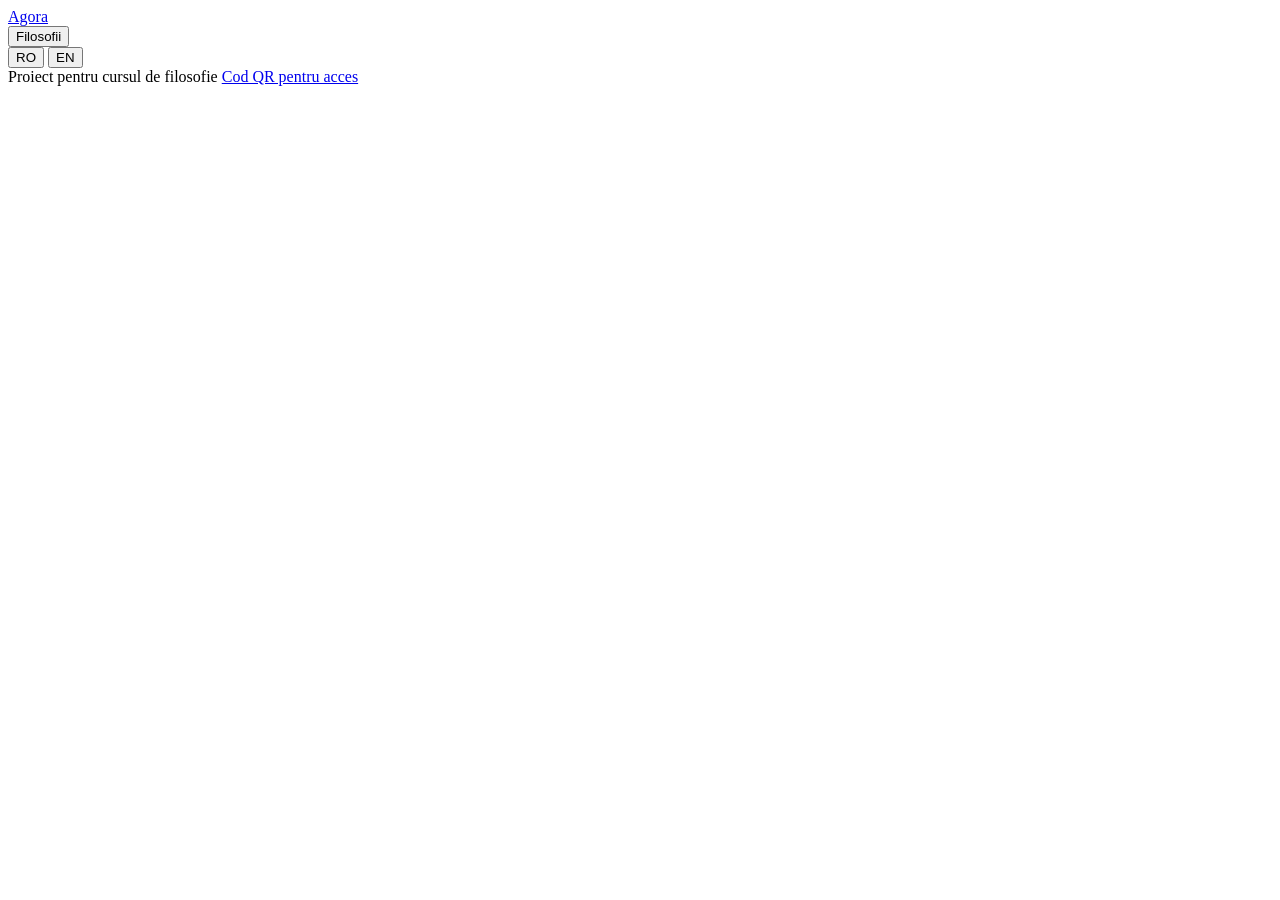
==== index.html @ 47e10391 "Adaug proiectul" ====
<!DOCTYPE html>
<html lang="ro">
<head>
  <meta charset="UTF-8">
  <meta name="viewport" content="width=device-width, initial-scale=1">
  <title>Ce filosof antic ești?</title>
  <meta name="description" content="Un test de personalitate: află cu care filosof al Greciei antice semeni cel mai mult.">
  <link rel="icon" href="assets/favicon.svg" type="image/svg+xml">
  <link rel="preconnect" href="https://fonts.googleapis.com">
  <link rel="preconnect" href="https://fonts.gstatic.com" crossorigin>
  <link href="https://fonts.googleapis.com/css2?family=Cinzel:wght@500;600;700&family=EB+Garamond:ital,wght@0,400;0,500;1,400&display=swap" rel="stylesheet">
  <link rel="stylesheet" href="css/style.css">
</head>
<body>
  <header class="site-header">
    <a class="brand" href="./" data-action="home" data-i18n="brand">Agora</a>
    <div class="header-right">
      <button class="nav-link" data-action="gallery" data-i18n="navGallery">Filosofii</button>
      <div class="lang" role="group" aria-label="Limba / Language">
        <button data-lang="ro" aria-pressed="true">RO</button>
        <button data-lang="en" aria-pressed="false">EN</button>
      </div>
    </div>
  </header>

  <main id="app" class="page" aria-live="polite"></main>

  <footer class="site-footer">
    <span data-i18n="footer">Proiect pentru cursul de filosofie</span>
    <a href="qr.html" data-i18n="footerQr">Cod QR pentru acces</a>
  </footer>

  <div id="toast" class="toast" role="status"></div>

  <script src="js/data.js"></script>
  <script src="js/app.js"></script>
</body>
</html>
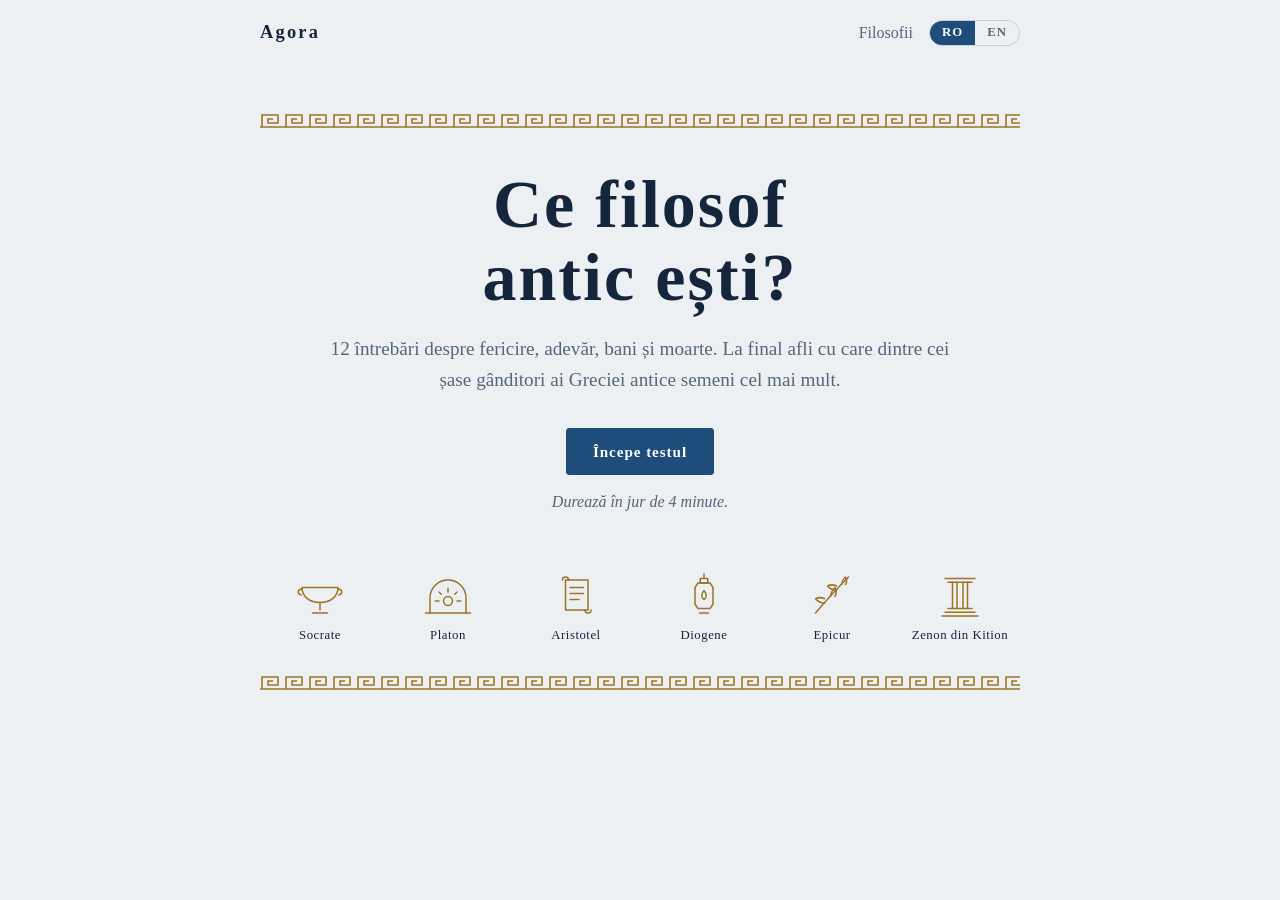
==== commit 61f05512: "Add files via upload" ====
--- a/index.html
+++ b/index.html
@@ -2,18 +2,678 @@
 <html lang="ro">
 <head>
   <meta charset="UTF-8">
-  <meta name="viewport" content="width=device-width, initial-scale=1">
+  <meta name="viewport" content="width=device-width, initial-scale=1, viewport-fit=cover">
   <title>Ce filosof antic ești?</title>
+  <script>document.documentElement.className += " js";</script>
+  <style>.js .nojs-msg { display: none; }</style>
   <meta name="description" content="Un test de personalitate: află cu care filosof al Greciei antice semeni cel mai mult.">
-  <link rel="icon" href="assets/favicon.svg" type="image/svg+xml">
+  <link rel="icon" href="[data-uri]" type="image/svg+xml">
   <link rel="preconnect" href="https://fonts.googleapis.com">
   <link rel="preconnect" href="https://fonts.gstatic.com" crossorigin>
   <link href="https://fonts.googleapis.com/css2?family=Cinzel:wght@500;600;700&family=EB+Garamond:ital,wght@0,400;0,500;1,400&display=swap" rel="stylesheet">
-  <link rel="stylesheet" href="css/style.css">
+  <style>
+/* =========================================================
+   Tema: Grecia antică. Marmură rece, albastru egean, aur.
+   Elementul distinctiv: banda cu meandru grecesc.
+   ========================================================= */
+
+:root {
+  --marble: #EDF0F2;
+  --surface: #FBFBFA;
+  --ink: #15253B;
+  --muted: #55657A;
+  --aegean: #1E4D7B;
+  --aegean-soft: rgba(30, 77, 123, 0.08);
+  --gold: #9C7427;
+  --line: rgba(21, 37, 59, 0.16);
+  --on-aegean: #FBFBFA;
+
+  --display: "Cinzel", "Trajan Pro", "Times New Roman", serif;
+  --text: "EB Garamond", Garamond, "Times New Roman", serif;
+  color-scheme: light;
+}
+
+@media (prefers-color-scheme: dark) {
+  :root:not([data-theme="light"]) {
+    --marble: #0C1624;
+    --surface: #122035;
+    --ink: #E8ECF1;
+    --muted: #9DABBD;
+    --aegean: #86B5E0;
+    --aegean-soft: rgba(134, 181, 224, 0.1);
+    --gold: #D2AD5A;
+    --line: rgba(232, 236, 241, 0.14);
+    --on-aegean: #0C1624;
+    color-scheme: dark;
+  }
+}
+
+:root[data-theme="dark"] {
+  --marble: #0C1624;
+  --surface: #122035;
+  --ink: #E8ECF1;
+  --muted: #9DABBD;
+  --aegean: #86B5E0;
+  --aegean-soft: rgba(134, 181, 224, 0.1);
+  --gold: #D2AD5A;
+  --line: rgba(232, 236, 241, 0.14);
+  --on-aegean: #0C1624;
+  color-scheme: dark;
+}
+
+/* Zonele sigure de pe telefoane (notch, bara de jos) */
+:root {
+  padding-top: env(safe-area-inset-top, 0px);
+  padding-bottom: env(safe-area-inset-bottom, 0px);
+}
+html { scroll-padding-top: env(safe-area-inset-top, 0px); }
+
+*, *::before, *::after { box-sizing: border-box; }
+
+html { -webkit-text-size-adjust: 100%; }
+
+body {
+  margin: 0;
+  min-height: 100vh;
+  display: flex;
+  flex-direction: column;
+  background: var(--marble);
+  color: var(--ink);
+  font-family: var(--text);
+  font-size: 1.1875rem;
+  line-height: 1.6;
+}
+
+img, svg { max-width: 100%; }
+
+:focus-visible {
+  outline: 3px solid var(--gold);
+  outline-offset: 3px;
+}
+
+/* ---------- Meandru grecesc ---------- */
+
+.meander {
+  height: 14px;
+  background: var(--gold);
+  -webkit-mask: url("data:image/svg+xml,%3Csvg xmlns='http://www.w3.org/2000/svg' viewBox='0 0 24 14'%3E%3Cpath d='M0 13H24M2 13V1H18V9H8V5H13' fill='none' stroke='black' stroke-width='1.6'/%3E%3C/svg%3E") repeat-x left center / 24px 14px;
+          mask: url("data:image/svg+xml,%3Csvg xmlns='http://www.w3.org/2000/svg' viewBox='0 0 24 14'%3E%3Cpath d='M0 13H24M2 13V1H18V9H8V5H13' fill='none' stroke='black' stroke-width='1.6'/%3E%3C/svg%3E") repeat-x left center / 24px 14px;
+}
+
+/* ---------- Antet și subsol ---------- */
+
+.site-header {
+  width: 100%;
+  max-width: 800px;
+  margin: 0 auto;
+  padding: 1rem 1.25rem;
+  display: flex;
+  align-items: center;
+  justify-content: space-between;
+  gap: 1rem;
+}
+
+.brand {
+  font-family: var(--display);
+  font-weight: 700;
+  font-size: 1.15rem;
+  letter-spacing: 0.12em;
+  color: var(--ink);
+  text-decoration: none;
+}
+
+.header-right {
+  display: flex;
+  align-items: center;
+  gap: 1rem;
+}
+
+.nav-link {
+  background: none;
+  border: 0;
+  padding: 0.25rem 0;
+  font: inherit;
+  font-size: 1rem;
+  color: var(--muted);
+  cursor: pointer;
+  text-decoration: none;
+}
+.nav-link:hover { color: var(--ink); }
+
+.lang {
+  display: inline-flex;
+  border: 1px solid var(--line);
+  border-radius: 999px;
+  overflow: hidden;
+}
+.lang button {
+  background: none;
+  border: 0;
+  padding: 0.3rem 0.75rem;
+  font-family: var(--display);
+  font-weight: 600;
+  font-size: 0.8rem;
+  letter-spacing: 0.08em;
+  color: var(--muted);
+  cursor: pointer;
+}
+.lang button[aria-pressed="true"] {
+  background: var(--aegean);
+  color: var(--on-aegean);
+}
+
+.page {
+  width: 100%;
+  max-width: 800px;
+  margin: 0 auto;
+  padding: 1rem 1.25rem 4rem;
+}
+
+/* ---------- Butoane ---------- */
+
+.btn {
+  font-family: var(--display);
+  font-weight: 600;
+  font-size: 0.95rem;
+  letter-spacing: 0.06em;
+  padding: 0.85rem 1.6rem;
+  border: 1px solid var(--aegean);
+  border-radius: 3px;
+  background: transparent;
+  color: var(--aegean);
+  cursor: pointer;
+  transition: background-color 0.15s, color 0.15s;
+}
+.btn:hover { background: var(--aegean-soft); }
+
+.btn.primary {
+  background: var(--aegean);
+  color: var(--on-aegean);
+}
+.btn.primary:hover { filter: brightness(1.08); }
+
+.btn.link {
+  border: 0;
+  padding: 0.5rem 0;
+  background: none;
+  font-family: var(--text);
+  font-weight: 400;
+  font-size: 1rem;
+  letter-spacing: 0;
+  color: var(--muted);
+  text-decoration: underline;
+  text-underline-offset: 3px;
+}
+
+.actions {
+  display: flex;
+  flex-wrap: wrap;
+  align-items: center;
+  gap: 0.75rem 1rem;
+  margin: 2.5rem 0 2rem;
+}
+.actions.center { justify-content: center; }
+
+/* ---------- Iconițe ---------- */
+
+.icon {
+  display: inline-block;
+  color: var(--gold);
+  line-height: 0;
+}
+.icon svg {
+  width: 48px;
+  height: 48px;
+  fill: none;
+  stroke: currentColor;
+  stroke-width: 2;
+  stroke-linecap: round;
+  stroke-linejoin: round;
+}
+.icon.small svg { width: 32px; height: 32px; }
+.icon.big svg { width: 84px; height: 84px; stroke-width: 1.6; }
+
+/* ---------- Pagina de start ---------- */
+
+.hero {
+  text-align: center;
+  padding-top: 2rem;
+}
+
+.hero h1 {
+  font-family: var(--display);
+  font-weight: 700;
+  font-size: clamp(2.3rem, 7.5vw, 4.25rem);
+  line-height: 1.08;
+  letter-spacing: 0.03em;
+  margin: 2.5rem auto 1.25rem;
+  max-width: 14ch;
+  text-wrap: balance;
+}
+
+.lead {
+  max-width: 34em;
+  margin: 0 auto 2rem;
+  color: var(--muted);
+  font-size: 1.2rem;
+}
+
+.note {
+  margin: 0.9rem 0 0;
+  font-size: 1rem;
+  font-style: italic;
+  color: var(--muted);
+}
+
+.frieze {
+  list-style: none;
+  padding: 0;
+  margin: 3.5rem 0 2rem;
+  display: grid;
+  grid-template-columns: repeat(6, 1fr);
+  gap: 1rem 0.5rem;
+}
+.frieze li {
+  display: flex;
+  flex-direction: column;
+  align-items: center;
+  gap: 0.5rem;
+}
+.frieze-name {
+  font-family: var(--display);
+  font-size: 0.8rem;
+  letter-spacing: 0.04em;
+  line-height: 1.3;
+  color: var(--ink);
+}
+
+/* ---------- Chestionar ---------- */
+
+.quiz { padding-top: 1.5rem; }
+
+.progress {
+  height: 3px;
+  background: var(--line);
+}
+.progress span {
+  display: block;
+  height: 100%;
+  background: var(--gold);
+  transition: width 0.35s ease;
+}
+
+.counter {
+  margin: 1.25rem 0 0.25rem;
+  font-size: 1rem;
+  color: var(--muted);
+}
+
+.question {
+  font-family: var(--text);
+  font-weight: 500;
+  font-size: clamp(1.65rem, 4.6vw, 2.2rem);
+  line-height: 1.25;
+  margin: 0 0 1.75rem;
+  text-wrap: balance;
+}
+.question:focus { outline: none; }
+
+.answers {
+  display: grid;
+  gap: 0.6rem;
+  margin-bottom: 1.25rem;
+}
+
+.answer {
+  text-align: left;
+  font: inherit;
+  line-height: 1.4;
+  color: var(--ink);
+  background: var(--surface);
+  border: 1px solid var(--line);
+  border-radius: 4px;
+  padding: 0.95rem 1.15rem;
+  cursor: pointer;
+  transition: border-color 0.15s, background-color 0.15s, box-shadow 0.15s;
+}
+.answer:hover { border-color: var(--gold); }
+.answer.selected {
+  border-color: var(--aegean);
+  background: var(--aegean-soft);
+  box-shadow: inset 4px 0 0 var(--aegean);
+}
+.answer.with-icon {
+  display: flex;
+  align-items: center;
+  gap: 1rem;
+}
+
+/* ---------- Rezultat (stela) ---------- */
+
+.stele {
+  margin-top: 1rem;
+  padding: 1.25rem clamp(1.25rem, 5vw, 3.25rem);
+  background: var(--surface);
+  border: 1px solid var(--line);
+}
+
+.stele-head {
+  text-align: center;
+  padding: 2.25rem 0 1rem;
+}
+
+.you-are {
+  margin: 1rem 0 0;
+  font-style: italic;
+  font-size: 1.25rem;
+  color: var(--muted);
+}
+
+.stele h1 {
+  font-family: var(--display);
+  font-weight: 700;
+  font-size: clamp(2.5rem, 9vw, 4.75rem);
+  line-height: 1.05;
+  letter-spacing: 0.06em;
+  margin: 0.1rem 0 0;
+  text-wrap: balance;
+  animation: inscribe 1s ease-out both;
+}
+.stele h1:focus { outline: none; }
+
+@keyframes inscribe {
+  from { opacity: 0; letter-spacing: 0.28em; }
+  to   { opacity: 1; letter-spacing: 0.06em; }
+}
+
+.years {
+  margin: 0.35rem 0 0;
+  font-size: 1rem;
+  color: var(--muted);
+}
+
+.tagline {
+  margin: 0.75rem 0 0;
+  font-family: var(--display);
+  font-weight: 600;
+  letter-spacing: 0.08em;
+  color: var(--gold);
+}
+
+.desc {
+  font-size: 1.3rem;
+  line-height: 1.55;
+  max-width: 36em;
+  margin: 1.5rem auto 0;
+}
+
+.stele blockquote {
+  margin: 2.5rem 0;
+  padding: 1.5rem 0;
+  border-top: 1px solid var(--line);
+  border-bottom: 1px solid var(--line);
+  text-align: center;
+}
+.stele blockquote p {
+  margin: 0;
+  font-style: italic;
+  font-size: clamp(1.4rem, 4vw, 1.75rem);
+  line-height: 1.35;
+  text-wrap: balance;
+}
+.stele blockquote cite {
+  display: block;
+  margin-top: 0.75rem;
+  font-style: normal;
+  font-family: var(--display);
+  font-size: 0.85rem;
+  letter-spacing: 0.1em;
+  color: var(--muted);
+}
+
+.stele h2 {
+  font-family: var(--display);
+  font-weight: 600;
+  font-size: 1.05rem;
+  letter-spacing: 0.08em;
+  color: var(--aegean);
+  margin: 2.25rem 0 0.5rem;
+}
+
+.ideas {
+  margin: 0;
+  padding-left: 1.2rem;
+}
+.ideas li { margin-bottom: 0.4rem; }
+.ideas li::marker { color: var(--gold); }
+
+.scores {
+  list-style: none;
+  margin: 0.75rem 0 0;
+  padding: 0;
+  display: grid;
+  gap: 0.55rem;
+}
+.scores li {
+  display: grid;
+  grid-template-columns: minmax(7.5rem, 11rem) 1fr 3rem;
+  align-items: center;
+  gap: 0.75rem;
+  font-size: 1.05rem;
+}
+.score-pct {
+  text-align: right;
+  color: var(--muted);
+  font-variant-numeric: tabular-nums;
+}
+.bar {
+  height: 8px;
+  background: var(--line);
+  border-radius: 4px;
+  overflow: hidden;
+}
+.bar span {
+  display: block;
+  height: 100%;
+  background: var(--aegean);
+  border-radius: 4px;
+}
+.scores li.winner { font-weight: 500; }
+.scores li.winner .bar span { background: var(--gold); }
+
+.also {
+  margin: 1rem 0 0;
+  font-style: italic;
+  color: var(--muted);
+}
+
+.story p {
+  margin: 0 0 1rem;
+  max-width: 38em;
+}
+.story p:first-child::first-letter {
+  float: left;
+  font-family: var(--display);
+  font-weight: 700;
+  font-size: 3.4em;
+  line-height: 0.85;
+  padding: 0.08em 0.12em 0 0;
+  color: var(--gold);
+}
+
+.facts {
+  list-style: none;
+  margin: 0.75rem 0 0;
+  padding: 0;
+  display: grid;
+  gap: 0.75rem;
+}
+.facts li {
+  padding: 0.85rem 1.1rem;
+  border-left: 3px solid var(--gold);
+  background: var(--aegean-soft);
+}
+
+.traits {
+  list-style: none;
+  padding: 0;
+  margin: 1.1rem 0 0;
+  display: flex;
+  flex-wrap: wrap;
+  justify-content: center;
+  gap: 0.4rem;
+}
+.traits li {
+  padding: 0.2rem 0.75rem;
+  border: 1px solid var(--line);
+  border-radius: 999px;
+  font-size: 0.98rem;
+  color: var(--ink);
+}
+
+.two-col {
+  display: grid;
+  grid-template-columns: 1fr 1fr;
+  gap: 0 2rem;
+}
+.ideas.plus li::marker { content: "+  "; color: var(--gold); font-weight: 600; }
+.ideas.minus li::marker { content: "–  "; color: var(--muted); font-weight: 600; }
+
+.compat {
+  display: grid;
+  grid-template-columns: 1fr 1fr;
+  gap: 0.75rem;
+  margin-top: 0.75rem;
+}
+.compat-card {
+  display: flex;
+  gap: 0.9rem;
+  align-items: flex-start;
+  padding: 1rem 1.1rem;
+  border: 1px solid var(--line);
+}
+.compat-card .icon { flex: none; }
+.compat-card .icon svg { width: 40px; height: 40px; }
+.compat-card p { margin: 0; }
+.compat-label {
+  font-size: 0.95rem;
+  font-style: italic;
+  color: var(--muted);
+}
+.compat-name {
+  font-family: var(--display);
+  font-weight: 700;
+  font-size: 1.1rem;
+  letter-spacing: 0.04em;
+  margin: 0.1rem 0 0.35rem !important;
+}
+.compat-why { font-size: 1.02rem; line-height: 1.5; }
+
+.advice {
+  margin: 2.5rem 0 0;
+  padding: 1.25rem 1.4rem;
+  background: var(--aegean);
+  color: var(--on-aegean);
+}
+.stele .advice h2 {
+  margin: 0 0 0.4rem;
+  color: var(--on-aegean);
+  opacity: 0.85;
+}
+.advice p {
+  margin: 0;
+  font-size: 1.25rem;
+  line-height: 1.45;
+}
+
+/* ---------- Galerie ---------- */
+
+.gallery-page { padding-top: 1.5rem; }
+
+.gallery-page > h1 {
+  font-family: var(--display);
+  font-weight: 700;
+  font-size: clamp(2rem, 6vw, 3rem);
+  letter-spacing: 0.04em;
+  text-align: center;
+  margin: 1rem 0 0.5rem;
+}
+.gallery-page > h1:focus { outline: none; }
+.gallery-page > .lead { text-align: center; }
+
+.gallery {
+  display: grid;
+  grid-template-columns: repeat(auto-fit, minmax(290px, 1fr));
+  gap: 1rem;
+}
+
+.figure {
+  background: var(--surface);
+  border: 1px solid var(--line);
+  border-top: 3px solid var(--gold);
+  padding: 1.5rem 1.4rem 1.25rem;
+}
+.figure h2 {
+  font-family: var(--display);
+  font-weight: 700;
+  font-size: 1.35rem;
+  letter-spacing: 0.04em;
+  margin: 0.75rem 0 0;
+}
+.figure .tagline { margin-top: 0.4rem; font-size: 0.9rem; }
+.figure-quote {
+  font-style: italic;
+  margin: 0.9rem 0;
+  font-size: 1.1rem;
+}
+.figure-bio {
+  margin: 0 0 0.9rem;
+  font-size: 1.02rem;
+  color: var(--muted);
+}
+.figure .ideas { font-size: 1.02rem; }
+
+/* ---------- Notificare ---------- */
+
+.toast {
+  position: fixed;
+  left: 50%;
+  bottom: 1.5rem;
+  transform: translate(-50%, 1rem);
+  padding: 0.6rem 1.1rem;
+  background: var(--ink);
+  color: var(--marble);
+  border-radius: 3px;
+  font-size: 1rem;
+  opacity: 0;
+  pointer-events: none;
+  transition: opacity 0.2s, transform 0.2s;
+}
+.toast.show { opacity: 1; transform: translate(-50%, 0); }
+
+/* ---------- Ecrane mici ---------- */
+
+@media (max-width: 600px) {
+  body { font-size: 1.125rem; }
+  .two-col, .compat { grid-template-columns: 1fr; }
+  .frieze { grid-template-columns: repeat(3, 1fr); }
+  .scores li { grid-template-columns: 6.5rem 1fr 2.75rem; font-size: 1rem; }
+  .actions .btn:not(.link) { flex: 1 1 100%; }
+  .header-right { gap: 0.6rem; }
+}
+
+@media (prefers-reduced-motion: reduce) {
+  *, *::before, *::after {
+    animation: none !important;
+    transition: none !important;
+  }
+}
+
+</style>
 </head>
 <body>
   <header class="site-header">
-    <a class="brand" href="./" data-action="home" data-i18n="brand">Agora</a>
+    <a class="brand" href="#" data-action="home" data-i18n="brand">Agora</a>
     <div class="header-right">
       <button class="nav-link" data-action="gallery" data-i18n="navGallery">Filosofii</button>
       <div class="lang" role="group" aria-label="Limba / Language">
@@ -23,16 +683,1161 @@
     </div>
   </header>
 
-  <main id="app" class="page" aria-live="polite"></main>
-
-  <footer class="site-footer">
-    <span data-i18n="footer">Proiect pentru cursul de filosofie</span>
-    <a href="qr.html" data-i18n="footerQr">Cod QR pentru acces</a>
-  </footer>
+  <main id="app" class="page" aria-live="polite">
+    <section class="hero">
+      <div class="meander" aria-hidden="true"></div>
+      <h1>Ce filosof antic ești?</h1>
+      <p class="lead nojs-msg">Testul nu poate rula în această previzualizare. Copiază linkul și deschide-l în Safari sau Chrome.</p>
+      <p class="note nojs-msg">The quiz can’t run in this preview. Copy the link and open it in Safari or Chrome.</p>
+    </section>
+  </main>
+
 
   <div id="toast" class="toast" role="status"></div>
 
-  <script src="js/data.js"></script>
-  <script src="js/app.js"></script>
+  <script>
+/* =========================================================
+   Datele testului: filosofi, întrebări și textele interfeței.
+   Pentru a modifica o întrebare sau un text, editează aici.
+   Fiecare text are două variante: ro (română) și en (engleză).
+   ========================================================= */
+
+const KEYS = ["socrates", "plato", "aristotle", "diogenes", "epicurus", "zeno"];
+
+const ICONS = {
+  // Cupa (kylix)
+  socrates: '<svg viewBox="0 0 64 64" aria-hidden="true"><path d="M8 22h48c0 12-10 20-24 20S8 34 8 22z"/><path d="M8 24c-6 0-7 7-1 8M56 24c6 0 7 7 1 8"/><path d="M32 42v10M22 56h20"/></svg>',
+  // Peștera și lumina
+  plato: '<svg viewBox="0 0 64 64" aria-hidden="true"><path d="M8 56V36a24 24 0 0 1 48 0v20"/><circle cx="32" cy="40" r="6"/><path d="M32 28v-5M41 31l3-3M23 31l-3-3M44 40h5M15 40h5"/><path d="M2 56h60"/></svg>',
+  // Sulul
+  aristotle: '<svg viewBox="0 0 64 64" aria-hidden="true"><path d="M18 12h30v40H18z"/><path d="M14 12a4 4 0 0 1 8 0M44 52a4 4 0 0 0 8 0"/><path d="M24 22h18M24 30h18M24 38h12"/></svg>',
+  // Felinarul
+  diogenes: '<svg viewBox="0 0 64 64" aria-hidden="true"><path d="M32 4v6M27 10h10v6H27z"/><path d="M24 16h16l4 6v22l-4 6H24l-4-6V22z"/><path d="M32 26c-4 5-4 10 0 12 4-2 4-7 0-12z"/><path d="M26 56h12"/></svg>',
+  // Ramura de măslin
+  epicurus: '<svg viewBox="0 0 64 64" aria-hidden="true"><path d="M10 56C22 42 36 26 54 8"/><path d="M22 43c-8-1-12-6-12-6s6-3 12 0M30 34c1-8 6-12 6-12s3 6 0 12M38 26c-8-1-12-6-12-6s6-3 12 0M45 18c1-7 5-10 5-10s3 5 0 10"/></svg>',
+  // Coloana (stoa)
+  zeno: '<svg viewBox="0 0 64 64" aria-hidden="true"><path d="M12 10h40M16 15h32M16 50h32M12 55h40M8 60h48"/><path d="M22 15v35M28 15v35M36 15v35M42 15v35"/></svg>'
+};
+
+const PROFILES = {
+  socrates: {
+    name: { ro: "Socrate", en: "Socrates" },
+    years: { ro: "c. 470–399 î.Hr.", en: "c. 470–399 BC" },
+    tagline: { ro: "Cel care pune întrebări", en: "The questioner" },
+    description: {
+      ro: "Ești curios și nu te mulțumești cu răspunsuri gata făcute. Preferi să recunoști că nu știi decât să pretinzi că știi, iar cele mai bune idei îți vin în discuții cu alții. Pentru tine, cunoașterea de sine stă la baza unei vieți bune.",
+      en: "You’re curious and never settle for ready-made answers. You’d rather admit you don’t know than pretend you do, and your best ideas come from talking things through with others. For you, knowing yourself is the foundation of a good life."
+    },
+    bio: {
+      ro: [
+        "S-a născut la Atena în jurul anului 470 î.Hr., fiul unui cioplitor în piatră și al unei moașe. Era scund, cu nasul cârn și ochii bulbucați, umbla desculț și iarna, și vara și își petrecea zilele în agora, oprind pe oricine ca să-l întrebe ce este curajul, dreptatea sau binele. Spre deosebire de sofiștii vremii, nu cerea niciodată bani pentru lecții.",
+        "Oracolul din Delfi a declarat că nu există om mai înțelept decât Socrate. Nedumerit, el a început să-i ia la întrebări pe politicieni, poeți și meșteșugari și a descoperit că ei credeau că știu, dar de fapt nu știau. El, cel puțin, știa că nu știe. Întrebările lui i-au adus mulți dușmani: în 399 î.Hr. a fost acuzat că nu respectă zeii cetății și că strică tineretul, iar juriul l-a condamnat la moarte. Prietenii i-au pregătit evadarea, dar a refuzat, spunând că nu poate încălca legile pe care le-a respectat toată viața."
+      ],
+      en: [
+        "He was born in Athens around 470 BC, the son of a stonemason and a midwife. He was short, with a snub nose and bulging eyes, went barefoot in winter and summer, and spent his days in the agora, stopping anyone to ask them what courage, justice or goodness really are. Unlike the sophists of his time, he never charged money for teaching.",
+        "The oracle at Delphi declared that no one was wiser than Socrates. Puzzled, he began questioning politicians, poets and craftsmen, and found that they thought they knew things they didn’t. He, at least, knew that he didn’t know. His questions made him many enemies: in 399 BC he was accused of disrespecting the city’s gods and corrupting the young, and the jury sentenced him to death. His friends arranged an escape, but he refused, saying he couldn’t break the laws he had obeyed all his life."
+      ]
+    },
+    ideas: {
+      ro: [
+        "Maieutica: adevărul se „naște” prin întrebări și dialog.",
+        "„Știu că nu știu nimic”: înțelepciunea începe cu recunoașterea propriei ignoranțe.",
+        "Virtutea este cunoaștere: cine știe ce e binele, face binele."
+      ],
+      en: [
+        "Maieutics: truth is “delivered” through questions and dialogue.",
+        "“I know that I know nothing”: wisdom begins with admitting your own ignorance.",
+        "Virtue is knowledge: whoever truly knows the good will do the good."
+      ]
+    },
+    quote: { ro: "O viață necercetată nu merită trăită.", en: "The unexamined life is not worth living." },
+    facts: {
+      ro: [
+        "Își compara metoda cu meseria mamei lui: așa cum o moașă ajută la nașterea copiilor, el îi ajuta pe ceilalți să „nască” idei. De aici vine cuvântul „maieutică”.",
+        "A luptat ca soldat în războiul peloponesiac și i-a salvat viața tânărului Alcibiade, viitor general, în bătălia de la Potideea.",
+        "N-a scris nimic. Tot ce știm despre el vine de la elevii lui, mai ales de la Platon. Ultimele lui cuvinte, după ce a băut cucuta, ar fi fost: „Criton, îi datorăm un cocoș lui Asclepios.” Asclepios era zeul vindecării, ca și cum moartea ar fi fost leacul."
+      ],
+      en: [
+        "He compared his method to his mother’s job: just as a midwife helps deliver babies, he helped others “give birth” to ideas. That’s where the word “maieutics” comes from.",
+        "He fought as a soldier in the Peloponnesian War and saved the life of young Alcibiades, a future general, at the battle of Potidaea.",
+        "He never wrote anything. Everything we know about him comes from his students, mainly Plato. His last words after drinking the hemlock are said to have been: “Crito, we owe a rooster to Asclepius.” Asclepius was the god of healing, as if death were the cure."
+      ]
+    }
+  },
+
+  plato: {
+    name: { ro: "Platon", en: "Plato" },
+    years: { ro: "c. 428–348 î.Hr.", en: "c. 428–348 BC" },
+    tagline: { ro: "Idealistul", en: "The idealist" },
+    description: {
+      ro: "Crezi că dincolo de lumea pe care o vezi există ceva mai perfect și mai adevărat. Te atrag frumusețea, dreptatea și ideile mari, și visezi la o lume organizată după ele. Uneori pari cu capul în nori, dar tocmai de acolo vezi mai departe.",
+      en: "You believe that beyond the world you see lies something more perfect and more true. Beauty, justice and big ideas draw you in, and you dream of a world built around them. You may seem to have your head in the clouds, but that’s exactly why you see further."
+    },
+    bio: {
+      ro: [
+        "S-a născut în jurul anului 428 î.Hr. într-una dintre cele mai bogate familii aristocratice din Atena. Se spune că numele lui adevărat era Aristocles, iar „Platon” (de la grecescul platys, „lat”) ar fi fost o poreclă de la antrenorul de lupte, din cauza umerilor largi. În tinerețe scria tragedii și visa la o carieră politică.",
+        "Totul s-a schimbat când l-a cunoscut pe Socrate. După ce profesorul lui a fost executat, Platon s-a dezamăgit de politica Atenei și a plecat ani de zile în călătorie. În Sicilia a încercat să-l transforme pe tiranul Dionisie din Siracuza într-un rege-filosof, dar relația s-a stricat atât de rău încât, potrivit tradiției, a ajuns vândut ca sclav și a fost răscumpărat de un prieten. Întors la Atena, a fondat Academia, unde a predat aproape 40 de ani."
+      ],
+      en: [
+        "He was born around 428 BC into one of the richest aristocratic families in Athens. Legend says his real name was Aristocles, and that “Plato” (from the Greek platys, “broad”) was a nickname from his wrestling coach because of his wide shoulders. As a young man he wrote tragedies and dreamed of a career in politics.",
+        "Everything changed when he met Socrates. After his teacher was executed, Plato lost faith in Athenian politics and spent years travelling. In Sicily he tried to turn Dionysius, the tyrant of Syracuse, into a philosopher-king, but things went so badly that, according to tradition, he was sold as a slave and ransomed by a friend. Back in Athens he founded the Academy, where he taught for almost 40 years."
+      ]
+    },
+    ideas: {
+      ro: [
+        "Lumea Ideilor: lucrurile din jur sunt doar copii imperfecte ale unor forme eterne.",
+        "Mitul peșterii: majoritatea oamenilor confundă umbrele cu realitatea.",
+        "Statul ideal ar trebui condus de filosofi."
+      ],
+      en: [
+        "The world of Forms: the things around us are imperfect copies of eternal Forms.",
+        "The allegory of the cave: most people mistake shadows for reality.",
+        "The ideal state should be ruled by philosophers."
+      ]
+    },
+    quote: { ro: "Începutul este partea cea mai importantă a lucrării.", en: "The beginning is the most important part of the work." },
+    facts: {
+      ro: [
+        "Academia se afla într-o grădină închinată eroului Akademos. De la numele lui vin cuvintele „academie” și „academic”, pe care le folosim și azi.",
+        "Legenda Atlantidei, insula care s-a scufundat într-o singură zi și o noapte, apare pentru prima dată în două dialoguri ale lui Platon, Timaios și Critias.",
+        "E unul dintre puținii autori antici a căror operă s-a păstrat aproape în întregime. Filosoful Alfred North Whitehead spunea că toată filosofia europeană e doar un șir de note de subsol la Platon."
+      ],
+      en: [
+        "The Academy stood in a grove dedicated to the hero Akademos. His name gave us the words “academy” and “academic”, still used today.",
+        "The legend of Atlantis, the island that sank in a single day and night, first appears in two of Plato’s dialogues, Timaeus and Critias.",
+        "He is one of the few ancient authors whose work survives almost entirely. The philosopher Alfred North Whitehead said all of European philosophy is just a series of footnotes to Plato."
+      ]
+    }
+  },
+
+  aristotle: {
+    name: { ro: "Aristotel", en: "Aristotle" },
+    years: { ro: "384–322 î.Hr.", en: "384–322 BC" },
+    tagline: { ro: "Omul echilibrului", en: "The balanced mind" },
+    description: {
+      ro: "Ești practic, organizat și analitic. Vrei să înțelegi lucrurile observându-le, comparându-le și punându-le în ordine. În viață cauți calea de mijloc: nici prea mult, nici prea puțin.",
+      en: "You’re practical, organised and analytical. You want to understand things by observing them, comparing them and putting them in order. In life you look for the middle way: neither too much nor too little."
+    },
+    bio: {
+      ro: [
+        "S-a născut în 384 î.Hr. la Stagira, în nordul Greciei, de aceea i se mai spune „Stagiritul”. Tatăl lui era medicul regelui Macedoniei, așa că a crescut aproape de curtea regală și de lumea medicinei. La 17 ani a plecat la Atena și a intrat la Academia lui Platon, unde a rămas aproape 20 de ani. Se spune că Platon îl numea „mintea școlii”.",
+        "După moartea lui Platon a trăit o vreme pe insula Lesbos, unde a studiat animalele marine din lagune, apoi regele Filip al II-lea l-a chemat să-l educe pe fiul său de 13 ani, viitorul Alexandru cel Mare. În 335 î.Hr. și-a deschis propria școală la Atena, Liceul, și a scris despre aproape tot: logică, fizică, biologie, etică, politică și poezie. Când Alexandru a murit, atenienii s-au întors împotriva macedonenilor, iar Aristotel a fost acuzat de impietate. A plecat din oraș ca atenienii „să nu păcătuiască de două ori împotriva filosofiei”, cu gândul la Socrate."
+      ],
+      en: [
+        "He was born in 384 BC in Stagira, in northern Greece, which is why he’s also called “the Stagirite”. His father was physician to the king of Macedon, so he grew up close to the royal court and the world of medicine. At 17 he went to Athens and joined Plato’s Academy, where he stayed for almost 20 years. Plato reportedly called him “the mind of the school”.",
+        "After Plato died he lived for a while on the island of Lesbos, studying marine animals in its lagoons. Then King Philip II invited him to tutor his 13-year-old son, the future Alexander the Great. In 335 BC he opened his own school in Athens, the Lyceum, and wrote about almost everything: logic, physics, biology, ethics, politics and poetry. When Alexander died, the Athenians turned against the Macedonians and Aristotle was charged with impiety. He left the city so that Athens would not “sin twice against philosophy”, thinking of Socrates."
+      ]
+    },
+    ideas: {
+      ro: [
+        "Virtutea este media dintre două extreme: curajul stă între lașitate și nesăbuință.",
+        "Logica: a pus bazele raționamentului corect, prin silogism.",
+        "Scopul vieții este eudaimonia, o viață împlinită, trăită după rațiune."
+      ],
+      en: [
+        "Virtue is the mean between two extremes: courage lies between cowardice and recklessness.",
+        "Logic: he laid the foundations of correct reasoning with the syllogism.",
+        "The goal of life is eudaimonia, a flourishing life guided by reason."
+      ]
+    },
+    quote: { ro: "Omul este prin natura sa o ființă socială.", en: "Man is by nature a social animal." },
+    facts: {
+      ro: [
+        "Preda plimbându-se pe aleile acoperite ale Liceului, de aceea elevii lui au fost numiți „peripatetici”, adică „cei care se plimbă”.",
+        "Nu a avut mereu dreptate: credea că obiectele grele cad mai repede decât cele ușoare și că femeile au mai puțini dinți decât bărbații. Prima idee a fost contrazisă abia de Galileo, aproape 2000 de ani mai târziu.",
+        "În Evul Mediu autoritatea lui era atât de mare încât învățații îl numeau simplu „Filosoful”, fără să mai fie nevoie de nume."
+      ],
+      en: [
+        "He taught while walking along the Lyceum’s covered paths, so his students became known as “peripatetics”, meaning “those who walk around”.",
+        "He wasn’t always right: he believed heavy objects fall faster than light ones and that women have fewer teeth than men. The first idea wasn’t overturned until Galileo, almost 2,000 years later.",
+        "In the Middle Ages his authority was so great that scholars simply called him “the Philosopher”, with no name needed."
+      ]
+    }
+  },
+
+  diogenes: {
+    name: { ro: "Diogene", en: "Diogenes" },
+    years: { ro: "c. 412–323 î.Hr.", en: "c. 412–323 BC" },
+    tagline: { ro: "Rebelul", en: "The rebel" },
+    description: {
+      ro: "Nu-ți pasă de convenții, de bani sau de ce cred alții. Spui lucrurilor pe nume, chiar dacă deranjează, și știi că ai nevoie de foarte puțin ca să fii liber. Pentru tine, cele mai multe reguli sociale sunt doar teatru.",
+      en: "You don’t care about conventions, money or what other people think. You call things by their name, even when it bothers people, and you know you need very little to be free. To you, most social rules are just theatre."
+    },
+    bio: {
+      ro: [
+        "S-a născut în jurul anului 412 î.Hr. la Sinope, un oraș grecesc pe țărmul Mării Negre, în actuala Turcie. Tatăl lui era bancher, iar unul dintre ei, poate chiar Diogene, a fost prins falsificând monedele orașului. Exilat, Diogene a transformat rușinea în misiune: spunea că rostul lui e să „falsifice moneda”, adică să arate că valorile acceptate de toți sunt false.",
+        "La Atena a dormit într-un vas mare de lut lângă piață, a purtat o singură mantie și a trăit din ce primea de la alții. Ziua în amiaza mare umbla cu un felinar aprins, spunând că „caută un om”. Atenienii îl porecleau „câinele” (în greacă kyon), iar el a primit porecla cu mândrie. De la ea vine cuvântul „cinic”. Mai târziu a fost capturat de pirați și vândut ca sclav în Corint. Întrebat ce știe să facă, a răspuns: „Să conduc oameni. Vinde-mă cuiva care are nevoie de un stăpân.” Cel care l-a cumpărat l-a făcut profesorul copiilor săi."
+      ],
+      en: [
+        "He was born around 412 BC in Sinope, a Greek city on the Black Sea coast, in today’s Turkey. His father was a banker, and one of them, perhaps Diogenes himself, was caught defacing the city’s coins. Exiled, Diogenes turned the disgrace into a mission: he said his purpose was to “deface the currency”, meaning to show that the values everyone accepts are fake.",
+        "In Athens he slept in a large clay jar near the market, wore a single cloak and lived on what others gave him. In broad daylight he walked around with a lit lantern, saying he was “looking for a human being”. The Athenians nicknamed him “the dog” (kyon in Greek), and he wore the name proudly. That’s where the word “cynic” comes from. Later he was captured by pirates and sold as a slave in Corinth. Asked what he could do, he replied: “Govern men. Sell me to someone who needs a master.” The man who bought him made him tutor to his children."
+      ]
+    },
+    ideas: {
+      ro: [
+        "Cinismul: o viață simplă, în acord cu natura, fără lux.",
+        "Normele sociale, averea și statutul nu au valoare în sine.",
+        "Libertatea vine din a avea nevoie de cât mai puțin."
+      ],
+      en: [
+        "Cynicism: a simple life in agreement with nature, free of luxury.",
+        "Social norms, wealth and status have no value in themselves.",
+        "Freedom comes from needing as little as possible."
+      ]
+    },
+    quote: { ro: "Sunt cetățean al lumii.", en: "I am a citizen of the world." },
+    facts: {
+      ro: [
+        "Avea o singură cupă. Când a văzut un copil bând apă din palme, a aruncat-o și a spus: „Un copil m-a întrecut în simplitate.”",
+        "Când Platon a definit omul drept „un animal biped fără pene”, Diogene a jumulit un cocoș, l-a adus la Academie și a strigat: „Iată omul lui Platon!” Platon a adăugat apoi la definiție „cu unghii late”.",
+        "Când Alexandru cel Mare l-a vizitat și l-a întrebat ce își dorește, Diogene, care stătea la soare, i-a răspuns: „Dă-te puțin la o parte, că-mi iei soarele.” Alexandru ar fi spus apoi: „Dacă n-aș fi Alexandru, aș vrea să fiu Diogene.”"
+      ],
+      en: [
+        "He owned a single cup. When he saw a child drinking water from cupped hands, he threw it away and said: “A child has beaten me in simplicity.”",
+        "When Plato defined man as “a featherless biped”, Diogenes plucked a rooster, brought it to the Academy and shouted: “Here is Plato’s man!” Plato then added “with broad nails” to the definition.",
+        "When Alexander the Great visited him and asked what he wanted, Diogenes, who was lying in the sun, replied: “Stand a little out of my sunlight.” Alexander is said to have remarked: “If I weren’t Alexander, I would want to be Diogenes.”"
+      ]
+    }
+  },
+
+  epicurus: {
+    name: { ro: "Epicur", en: "Epicurus" },
+    years: { ro: "341–270 î.Hr.", en: "341–270 BC" },
+    tagline: { ro: "Căutătorul liniștii", en: "The seeker of calm" },
+    description: {
+      ro: "Pentru tine fericirea înseamnă prieteni buni, plăceri simple și o minte fără griji. Nu alergi după faimă sau bani și eviți agitația inutilă. Știi să te bucuri de o cină lungă, o conversație bună și o după-amiază liniștită.",
+      en: "For you, happiness means good friends, simple pleasures and a mind free of worry. You don’t chase fame or money, and you avoid needless stress. You know how to enjoy a long dinner, a good conversation and a quiet afternoon."
+    },
+    bio: {
+      ro: [
+        "S-a născut în 341 î.Hr. pe insula Samos, într-o familie modestă de coloniști atenieni; tatăl lui era învățător. Se spune că a început să se intereseze de filosofie la 14 ani, când profesorul lui n-a putut să-i explice de unde a apărut haosul din care, după poeți, s-a născut lumea.",
+        "În 306 î.Hr. a cumpărat la Atena o casă cu grădină și și-a deschis acolo școala. Potrivit lui Seneca, pe poartă scria că vizitatorii vor fi bine primiți și că aici binele suprem este plăcerea. Dar nu era vorba de petreceri: discipolii trăiau simplu, cu pâine, apă și legume, și puneau prietenia mai presus de orice. A scris aproape 300 de cărți, din care s-au păstrat doar câteva scrisori și maxime. A murit după două săptămâni de dureri cumplite, dar în ultima scrisoare a numit acea zi „fericită”, pentru că se gândea la discuțiile cu prietenii."
+      ],
+      en: [
+        "He was born in 341 BC on the island of Samos, into a modest family of Athenian settlers; his father was a schoolteacher. He reportedly got hooked on philosophy at 14, when his teacher couldn’t explain where the chaos came from that, according to the poets, the world was born out of.",
+        "In 306 BC he bought a house with a garden in Athens and opened his school there. According to Seneca, the gate promised visitors a warm welcome and declared that here the highest good was pleasure. But this wasn’t about partying: his followers lived on bread, water and vegetables and valued friendship above all. He wrote almost 300 books, of which only a few letters and sayings survive. He died after two weeks of terrible pain, yet in his last letter he called that day “happy”, because he was thinking of his conversations with friends."
+      ]
+    },
+    ideas: {
+      ro: [
+        "Plăcerea înseamnă absența durerii și a neliniștii (ataraxia), nu excesul.",
+        "Prietenia este unul dintre cele mai mari bunuri ale vieții.",
+        "Frica de moarte și de zei ne strică viața fără motiv."
+      ],
+      en: [
+        "Pleasure means the absence of pain and anxiety (ataraxia), not excess.",
+        "Friendship is one of the greatest goods in life.",
+        "Fear of death and of the gods spoils our lives for no reason."
+      ]
+    },
+    quote: { ro: "Moartea nu este nimic pentru noi.", en: "Death is nothing to us." },
+    facts: {
+      ro: [
+        "Într-o scrisoare îi cerea unui prieten: „Trimite-mi un vas mic cu brânză, ca să mă pot ospăta când vreau.” Pentru el, atât însemna un ospăț.",
+        "Și-a rezumat filosofia ca pe un „leac în patru părți”: nu te teme de zei, nu te îngrijora de moarte, binele e ușor de obținut, iar răul e ușor de îndurat.",
+        "O bibliotecă plină cu texte ale epicurienilor a fost îngropată de erupția Vezuviului în anul 79, la Herculaneum. Sulurile carbonizate sunt citite azi cu ajutorul razelor X și al inteligenței artificiale."
+      ],
+      en: [
+        "In one letter he asked a friend: “Send me a little pot of cheese, so that I can feast whenever I like.” To him, that was a feast.",
+        "He summed up his philosophy as a “fourfold cure”: don’t fear the gods, don’t worry about death, what is good is easy to get, and what is bad is easy to endure.",
+        "A library full of Epicurean texts was buried by the eruption of Vesuvius in AD 79, at Herculaneum. Today the charred scrolls are being read with X-rays and artificial intelligence."
+      ]
+    }
+  },
+
+  zeno: {
+    name: { ro: "Zenon din Kition", en: "Zeno of Citium" },
+    years: { ro: "c. 334–262 î.Hr.", en: "c. 334–262 BC" },
+    tagline: { ro: "Stoicul", en: "The stoic" },
+    description: {
+      ro: "Rămâi calm când alții intră în panică. Îți controlezi emoțiile, accepți ce nu poți schimba și te concentrezi pe ce depinde de tine. Ai simțul datoriei, iar oamenii se bazează pe tine când e greu.",
+      en: "You stay calm when others panic. You keep your emotions in check, accept what you can’t change and focus on what’s up to you. You have a strong sense of duty, and people rely on you when things get hard."
+    },
+    bio: {
+      ro: [
+        "S-a născut în jurul anului 334 î.Hr. în orașul Kition din Cipru și era negustor de purpură, vopseaua scumpă folosită pentru hainele regilor. Pe la 30 de ani, corabia lui a naufragiat lângă Atena și și-a pierdut toată marfa. Ajuns în oraș, a intrat într-o librărie și a început să citească o carte despre Socrate. Impresionat, l-a întrebat pe librar unde poate găsi oameni ca acela. Librarul i l-a arătat pe filosoful Crates, care tocmai trecea pe stradă: „Urmează-l pe el.”",
+        "Zenon chiar l-a urmat și a studiat ani de zile cu mai mulți filosofi, apoi a început să predea sub Stoa Poikile, un portic public din piața Atenei, decorat cu picturi ale bătăliei de la Maraton. Fiind un loc public, oricine putea să-l asculte, bogat sau sărac. Trăia foarte simplu, cu pâine și smochine, și era admirat pentru autocontrolul lui. La moartea lui, atenienii l-au onorat cu o coroană de aur și un mormânt ridicat pe cheltuiala orașului."
+      ],
+      en: [
+        "He was born around 334 BC in the city of Citium, on Cyprus, and traded in purple dye, the expensive colour used for royal robes. At about 30, his ship was wrecked near Athens and he lost all his cargo. In the city he walked into a bookshop and started reading a book about Socrates. Impressed, he asked the bookseller where he could find men like that. The bookseller pointed to the philosopher Crates, who happened to be walking past: “Follow him.”",
+        "Zeno did follow him, studied with several philosophers for years, and then began teaching under the Stoa Poikile, a public colonnade in the Athenian market decorated with paintings of the battle of Marathon. Because it was a public place, anyone could listen, rich or poor. He lived very simply on bread and figs and was admired for his self-control. When he died, the Athenians honoured him with a golden crown and a tomb built at the city’s expense."
+      ]
+    },
+    ideas: {
+      ro: [
+        "Stoicismul: a trăi în acord cu natura și cu rațiunea.",
+        "Unele lucruri depind de noi, altele nu, iar liniștea vine din a face diferența.",
+        "Virtutea este singurul bine adevărat; restul sunt lucruri „indiferente”."
+      ],
+      en: [
+        "Stoicism: living in agreement with nature and reason.",
+        "Some things are up to us and some are not, and peace comes from knowing the difference.",
+        "Virtue is the only true good; everything else is “indifferent”."
+      ]
+    },
+    quote: { ro: "Scopul vieții este să trăiești în acord cu natura.", en: "The goal of life is to live in agreement with nature." },
+    facts: {
+      ro: [
+        "Despre naufragiul lui spunea: „Am avut o călătorie norocoasă atunci când am naufragiat”, pentru că așa a ajuns la filosofie.",
+        "Stoicismul a avut adepți de la sclavi la împărați: Epictet a fost sclav, Seneca a fost consilierul lui Nero, iar Marcus Aurelius a fost împăratul Romei.",
+        "Ideea stoică după care nu întâmplările ne supără, ci felul în care le judecăm, a inspirat terapia cognitiv-comportamentală, una dintre cele mai folosite forme de psihoterapie de azi."
+      ],
+      en: [
+        "About his shipwreck he said: “I made a prosperous voyage when I was shipwrecked”, because that is how he found philosophy.",
+        "Stoicism had followers from slaves to emperors: Epictetus was a slave, Seneca advised Nero, and Marcus Aurelius was emperor of Rome.",
+        "The Stoic idea that we are upset not by events but by how we judge them inspired cognitive behavioural therapy, one of the most widely used forms of psychotherapy today."
+      ]
+    }
+  }
+};
+
+/* Trăsăturile de personalitate afișate în rezultat:
+   traits = cuvinte-cheie, strengths = puncte forte, watchOut = la ce să fii atent,
+   relations = cum ești cu ceilalți, match / clash = cu cine te-ai înțelege / contrazice,
+   advice = sfatul filosofului */
+const PERSONALITY = {
+  socrates: {
+    traits: { ro: ["Curios", "Sincer", "Ironic", "Vorbăreț", "Încăpățânat"], en: ["Curious", "Honest", "Ironic", "Talkative", "Stubborn"] },
+    strengths: {
+      ro: [
+        "Pui întrebările pe care alții se tem să le pună și ajungi la miezul problemei.",
+        "Asculți cu adevărat și îi faci pe ceilalți să gândească singuri.",
+        "Ești onest, chiar și atunci când adevărul te costă."
+      ],
+      en: [
+        "You ask the questions others are afraid to ask and get to the heart of the problem.",
+        "You really listen and help others think for themselves.",
+        "You’re honest, even when the truth costs you."
+      ]
+    },
+    watchOut: {
+      ro: [
+        "Poți obosi oamenii cu prea multe „de ce?”.",
+        "Uneori pari că știi mai bine, chiar când spui că nu știi nimic.",
+        "Analizezi atât de mult încât amâni deciziile."
+      ],
+      en: [
+        "You can wear people out with too many “why?”s.",
+        "Sometimes you seem to know better, even while claiming you know nothing.",
+        "You analyse so much that you put off decisions."
+      ]
+    },
+    relations: {
+      ro: "Ești prietenul cu care discuțiile durează până dimineața. Nu-ți plac conversațiile de suprafață și preferi câțiva oameni cu care poți vorbi deschis despre orice. Uneori îi provoci pe cei dragi cu întrebări incomode, dar o faci pentru că îți pasă de ei.",
+      en: "You’re the friend whose conversations last until dawn. You dislike small talk and prefer a few people you can talk to openly about anything. Sometimes you challenge the people you love with awkward questions, but you do it because you care."
+    },
+    match: {
+      with: "plato",
+      ro: "El visează mare, iar tu îl ții cu picioarele pe pământ prin întrebări. Împreună ați format una dintre cele mai faimoase perechi profesor–elev din istorie.",
+      en: "He dreams big and your questions keep him grounded. Together you formed one of the most famous teacher–student pairs in history."
+    },
+    clash: {
+      with: "epicurus",
+      ro: "El se retrage într-o grădină liniștită, departe de agitația cetății, iar tu vrei să discuți cu toată lumea în piață.",
+      en: "He retreats to a quiet garden far from city life, while you want to talk to everyone in the marketplace."
+    },
+    advice: {
+      ro: "Pune-ți în fiecare zi o întrebare grea și nu fugi de răspuns. Dar nu uita că și ceilalți au nevoie de pauze între întrebări.",
+      en: "Ask yourself one hard question every day and don’t run from the answer. But remember that others need breaks between questions too."
+    }
+  },
+
+  plato: {
+    traits: { ro: ["Visător", "Idealist", "Creativ", "Perfecționist", "Exigent"], en: ["Dreamy", "Idealistic", "Creative", "Perfectionist", "Demanding"] },
+    strengths: {
+      ro: [
+        "Vezi potențialul acolo unde alții văd doar probleme.",
+        "Ai simț estetic și apreciezi frumosul în artă, în idei și în oameni.",
+        "Gândești pe termen lung și construiești planuri mari."
+      ],
+      en: [
+        "You see potential where others see only problems.",
+        "You have an eye for beauty in art, ideas and people.",
+        "You think long-term and build big plans."
+      ]
+    },
+    watchOut: {
+      ro: [
+        "Realitatea te poate dezamăgi, pentru că nu arată ca idealul din mintea ta.",
+        "Poți părea distant sau prea teoretic.",
+        "Perfecționismul te poate opri să începi."
+      ],
+      en: [
+        "Reality can disappoint you because it never matches the ideal in your head.",
+        "You can come across as distant or too theoretical.",
+        "Perfectionism can stop you from getting started."
+      ]
+    },
+    relations: {
+      ro: "Cauți relații profunde, cu un sens mai mare decât simpla distracție, și te poți îndrăgosti de ideea despre un om la fel de mult ca de omul însuși. Nu întâmplător expresia „iubire platonică” îi poartă numele: o iubire care urcă de la frumusețea trupului la frumusețea sufletului.",
+      en: "You look for deep relationships with a meaning beyond fun, and you can fall for the idea of a person as much as for the person. It’s no accident that “platonic love” bears his name: a love that rises from the beauty of the body to the beauty of the soul."
+    },
+    match: {
+      with: "aristotle",
+      ro: "Îți aduce observația și ordinea de care au nevoie ideile tale ca să devină realitate.",
+      en: "He brings the observation and order your ideas need to become real."
+    },
+    clash: {
+      with: "diogenes",
+      ro: "Îți strică orice definiție frumoasă cu un cocoș jumulit și râde de lumea Ideilor.",
+      en: "He ruins every elegant definition with a plucked rooster and laughs at the world of Forms."
+    },
+    advice: {
+      ro: "Fă primul pas, chiar dacă nu e perfect. Ideile mari se construiesc din lucruri mici.",
+      en: "Take the first step, even if it isn’t perfect. Big ideas are built from small things."
+    }
+  },
+
+  aristotle: {
+    traits: { ro: ["Logic", "Organizat", "Echilibrat", "Practic", "Curios"], en: ["Logical", "Organised", "Balanced", "Practical", "Curious"] },
+    strengths: {
+      ro: [
+        "Știi să pui lucrurile în ordine și să găsești soluții practice.",
+        "Eviți extremele și iei decizii cumpătate.",
+        "Înveți din observație și experiență, nu doar din teorie."
+      ],
+      en: [
+        "You know how to put things in order and find practical solutions.",
+        "You avoid extremes and make measured decisions.",
+        "You learn from observation and experience, not just theory."
+      ]
+    },
+    watchOut: {
+      ro: [
+        "Poți fi prea rațional acolo unde e nevoie de empatie.",
+        "Îți place să ai dreptate și să pui totul în categorii.",
+        "Uneori analizezi atât de mult încât pierzi spontaneitatea."
+      ],
+      en: [
+        "You can be too rational where empathy is needed.",
+        "You like being right and putting everything into categories.",
+        "Sometimes you analyse so much that you lose spontaneity."
+      ]
+    },
+    relations: {
+      ro: "Aristotel deosebea trei feluri de prietenie: de folos, de plăcere și de virtute. Pe tine te atrage a treia: îți plac oamenii care te fac mai bun, nu doar cei utili sau amuzanți. Ești loial, de încredere și cel la care vin ceilalți după un sfat echilibrat.",
+      en: "Aristotle described three kinds of friendship: of usefulness, of pleasure and of virtue. You’re drawn to the third: you like people who make you better, not just useful or fun ones. You’re loyal, trustworthy and the one others come to for balanced advice."
+    },
+    match: {
+      with: "zeno",
+      ro: "Amândoi puneți rațiunea pe primul loc și prețuiți disciplina.",
+      en: "You both put reason first and value discipline."
+    },
+    clash: {
+      with: "plato",
+      ro: "El caută adevărul în lumea Ideilor, tu în lumea reală. Se spune că Aristotel ar fi zis: „Mi-e drag Platon, dar adevărul mi-e și mai drag.”",
+      en: "He looks for truth in the world of Forms, you look for it in the real world. Aristotle is said to have put it this way: “Plato is dear to me, but truth is dearer.”"
+    },
+    advice: {
+      ro: "Caută măsura potrivită în toate, inclusiv în cât de mult analizezi. Uneori cea mai bună decizie e să acționezi.",
+      en: "Look for the right measure in everything, including how much you analyse. Sometimes the best decision is to act."
+    }
+  },
+
+  diogenes: {
+    traits: { ro: ["Liber", "Direct", "Nonconformist", "Ironic", "Curajos"], en: ["Free", "Blunt", "Nonconformist", "Ironic", "Brave"] },
+    strengths: {
+      ro: [
+        "Ai curajul să spui ce alții gândesc doar în secret.",
+        "Nu depinzi de bani, de lucruri sau de aprobarea celorlalți.",
+        "Simți imediat când ceva e fals sau ipocrit."
+      ],
+      en: [
+        "You have the courage to say what others only think in secret.",
+        "You don’t depend on money, possessions or other people’s approval.",
+        "You instantly sense when something is fake or hypocritical."
+      ]
+    },
+    watchOut: {
+      ro: [
+        "Sinceritatea ta poate răni fără să vrei.",
+        "Poți respinge reguli care chiar au un rost.",
+        "Uneori provoci doar de dragul provocării."
+      ],
+      en: [
+        "Your honesty can hurt people without you meaning to.",
+        "You may reject rules that actually have a purpose.",
+        "Sometimes you provoke just for the sake of it."
+      ]
+    },
+    relations: {
+      ro: "Nu suporți relațiile de fațadă. Ai puțini prieteni, dar cu ei ești complet autentic. Oamenii fie te iubesc pentru sinceritate, fie nu te suportă, iar ție îți e totuna. Când cineva îți câștigă respectul, ești un prieten pe care nimic nu-l poate cumpăra.",
+      en: "You can’t stand fake relationships. You have few friends, but with them you’re completely genuine. People either love you for your honesty or can’t stand you, and you don’t mind either way. Once someone earns your respect, you’re a friend nothing can buy."
+    },
+    match: {
+      with: "zeno",
+      ro: "Stoicismul s-a născut din cinism: Crates, profesorul lui Zenon, fusese elevul lui Diogene. Amândoi disprețuiți luxul și trăiți simplu.",
+      en: "Stoicism grew out of Cynicism: Crates, Zeno’s teacher, had been a student of Diogenes. You both scorn luxury and live simply."
+    },
+    clash: {
+      with: "plato",
+      ro: "Tu vezi în teoriile lui doar vorbe frumoase, iar el te-a numit „un Socrate înnebunit”.",
+      en: "To you his theories are just pretty words, and he called you “a Socrates gone mad”."
+    },
+    advice: {
+      ro: "Păstrează-ți libertatea, dar alege-ți luptele. Nu orice regulă e o închisoare.",
+      en: "Keep your freedom, but choose your battles. Not every rule is a prison."
+    }
+  },
+
+  epicurus: {
+    traits: { ro: ["Calm", "Prietenos", "Primitor", "Cumpătat", "Relaxat"], en: ["Calm", "Friendly", "Welcoming", "Moderate", "Easygoing"] },
+    strengths: {
+      ro: [
+        "Știi să te bucuri de lucrurile mici și să-i faci pe alții să se simtă bine.",
+        "Ești un prieten cald, loial și primitor.",
+        "Nu te lași stresat de lucruri care nu merită."
+      ],
+      en: [
+        "You know how to enjoy small things and make others feel at ease.",
+        "You’re a warm, loyal and welcoming friend.",
+        "You don’t let things that don’t matter stress you out."
+      ]
+    },
+    watchOut: {
+      ro: [
+        "Poți evita conflictele chiar și când ar trebui să lupți pentru ceva.",
+        "Confortul te poate face să ocolești provocările.",
+        "Uneori te retragi prea mult din lume."
+      ],
+      en: [
+        "You may avoid conflict even when something is worth fighting for.",
+        "Comfort can make you dodge challenges.",
+        "Sometimes you withdraw from the world too much."
+      ]
+    },
+    relations: {
+      ro: "Prietenii sunt centrul vieții tale. Casa ta e mereu deschisă, iar cele mai frumoase amintiri le ai la o masă lungă, cu oameni dragi. Epicur spunea că, dintre toate lucrurile pe care înțelepciunea ni le dă pentru o viață fericită, cel mai mare este prietenia.",
+      en: "Friends are the centre of your life. Your door is always open, and your best memories are of long meals with people you love. Epicurus said that of all the things wisdom provides for a happy life, the greatest by far is friendship."
+    },
+    match: {
+      with: "diogenes",
+      ro: "Amândoi trăiți simplu și știți că fericirea nu stă în lux. Doar că tu preferi o grădină liniștită, iar el piața plină de lume.",
+      en: "You both live simply and know happiness isn’t found in luxury. You just prefer a quiet garden, while he prefers the crowded market."
+    },
+    clash: {
+      with: "zeno",
+      ro: "Epicurienii și stoicii au fost marii rivali ai Antichității. El vede virtutea ca singurul bine, tu vezi binele în liniște și plăcere.",
+      en: "Epicureans and Stoics were the great rivals of antiquity. He sees virtue as the only good; you find the good in calm and pleasure."
+    },
+    advice: {
+      ro: "Bucură-te de liniște, dar nu fugi de orice efort. Chiar și Epicur spunea că unele dureri merită alese, pentru că aduc o bucurie mai mare.",
+      en: "Enjoy your peace, but don’t run from every effort. Even Epicurus said some pains are worth choosing because they lead to greater joy."
+    }
+  },
+
+  zeno: {
+    traits: { ro: ["Calm", "Disciplinat", "Responsabil", "Rezistent", "Loial"], en: ["Calm", "Disciplined", "Responsible", "Resilient", "Loyal"] },
+    strengths: {
+      ro: [
+        "Rămâi lucid în crize și îi liniștești pe ceilalți.",
+        "Ai disciplină și te ții de cuvânt.",
+        "Treci peste eșecuri mai repede decât majoritatea oamenilor."
+      ],
+      en: [
+        "You stay clear-headed in a crisis and calm others down.",
+        "You’re disciplined and keep your word.",
+        "You bounce back from failure faster than most people."
+      ]
+    },
+    watchOut: {
+      ro: [
+        "Poți părea rece sau distant, chiar și când îți pasă.",
+        "Îți ascunzi emoțiile în loc să vorbești despre ele.",
+        "Poți fi prea dur cu tine însuți."
+      ],
+      en: [
+        "You can seem cold or distant, even when you care.",
+        "You hide your feelings instead of talking about them.",
+        "You can be too hard on yourself."
+      ]
+    },
+    relations: {
+      ro: "Ești stâlpul pe care se sprijină ceilalți. Nu faci promisiuni mari, dar le ții pe toate, și arăți dragostea mai mult prin fapte decât prin vorbe. Stoicii credeau că toți oamenii fac parte din aceeași mare familie, de aceea ești corect cu oricine, nu doar cu apropiații.",
+      en: "You’re the pillar others lean on. You don’t make big promises, but you keep every one, and you show love through actions more than words. The Stoics believed all people belong to one great family, which is why you’re fair to everyone, not just those close to you."
+    },
+    match: {
+      with: "socrates",
+      ro: "O carte despre el l-a făcut pe Zenon filosof. Amândoi admirați curajul de a rămâne calm chiar și în fața morții.",
+      en: "A book about him turned Zeno into a philosopher. You both admire the courage to stay calm even in the face of death."
+    },
+    clash: {
+      with: "epicurus",
+      ro: "Epicurienii și stoicii au fost marii rivali ai Antichității. Pentru tine plăcerea nu e un scop, ci cel mult un efect secundar al unei vieți corecte.",
+      en: "Epicureans and Stoics were the great rivals of antiquity. To you pleasure isn’t a goal, at most a side effect of living rightly."
+    },
+    advice: {
+      ro: "Concentrează-te pe ce depinde de tine și lasă restul. Dar nu uita că și emoțiile tale merită ascultate.",
+      en: "Focus on what’s up to you and let the rest go. But don’t forget that your own feelings deserve to be heard too."
+    }
+  }
+};
+
+
+const QUESTIONS = [
+  {
+    q: { ro: "Ai o problemă grea în viață. Ce faci?", en: "You’re facing a hard problem in life. What do you do?" },
+    a: {
+      socrates: { ro: "Îmi pun întrebări până ajung la rădăcina ei.", en: "I ask myself questions until I reach its root." },
+      plato: { ro: "Mă gândesc cum ar arăta situația ideală și pornesc de acolo.", en: "I picture the ideal outcome and work back from there." },
+      aristotle: { ro: "Analizez logic opțiunile și aleg calea de mijloc.", en: "I weigh the options logically and pick the middle way." },
+      diogenes: { ro: "Nu mă stresez. Majoritatea problemelor sunt inventate de societate.", en: "I don’t stress. Most problems are made up by society." },
+      epicurus: { ro: "Caut liniștea și mă sfătuiesc cu prietenii apropiați.", en: "I look for calm and talk it over with close friends." },
+      zeno: { ro: "Accept ce nu pot schimba și acționez asupra a ce pot.", en: "I accept what I can’t change and act on what I can." }
+    }
+  },
+  {
+    q: { ro: "Ce înseamnă fericirea pentru tine?", en: "What does happiness mean to you?" },
+    a: {
+      socrates: { ro: "Să mă cunosc cu adevărat pe mine însumi.", en: "Truly knowing myself." },
+      plato: { ro: "Să ating ceva perfect, frumos și adevărat.", en: "Reaching something perfect, beautiful and true." },
+      aristotle: { ro: "Să-mi ating potențialul și să trăiesc împlinit.", en: "Reaching my potential and living a fulfilled life." },
+      diogenes: { ro: "Să fiu liber de orice constrângere.", en: "Being free of every constraint." },
+      epicurus: { ro: "Să nu am griji, dureri sau frici.", en: "Having no worries, pain or fear." },
+      zeno: { ro: "Să trăiesc corect, orice s-ar întâmpla.", en: "Living rightly, whatever happens." }
+    }
+  },
+  {
+    q: { ro: "Câștigi un milion de lei. Ce faci cu banii?", en: "You win a million. What do you do with the money?" },
+    a: {
+      socrates: { ro: "Mă întreb mai întâi dacă banii mă fac un om mai bun.", en: "First I ask whether money makes me a better person." },
+      plato: { ro: "Îi investesc într-un proiect care schimbă societatea.", en: "I invest it in a project that changes society." },
+      aristotle: { ro: "Îi împart cu chibzuință: economii, educație și puțină plăcere.", en: "I split it wisely: savings, education and a bit of fun." },
+      diogenes: { ro: "Îi dau altora. N-am nevoie de ei.", en: "I give it away. I don’t need it." },
+      epicurus: { ro: "Îmi iau o casă liniștită, cu grădină, unde să-mi chem prietenii.", en: "I buy a quiet house with a garden for my friends." },
+      zeno: { ro: "Viața mea rămâne aceeași. Banii nu mă definesc.", en: "My life stays the same. Money doesn’t define me." }
+    }
+  },
+  {
+    q: { ro: "Cum privești moartea?", en: "How do you see death?" },
+    a: {
+      socrates: { ro: "Nu știm ce e. Poate fi chiar ceva bun.", en: "We don’t know what it is. It might even be good." },
+      plato: { ro: "Sufletul e nemuritor și se întoarce acolo de unde a venit.", en: "The soul is immortal and returns to where it came from." },
+      aristotle: { ro: "E sfârșitul firesc al unui ciclu natural.", en: "It’s the natural end of a natural cycle." },
+      diogenes: { ro: "Nu mă preocupă deloc.", en: "It doesn’t concern me at all." },
+      epicurus: { ro: "Cât timp exist eu, ea nu există, deci n-are rost să mă tem.", en: "While I exist, it doesn’t, so there’s no point fearing it." },
+      zeno: { ro: "Face parte din ordinea naturii, iar eu o accept.", en: "It’s part of the order of nature, and I accept it." }
+    }
+  },
+  {
+    q: { ro: "Ce rol ai într-un grup de prieteni?", en: "What role do you play in a group of friends?" },
+    a: {
+      socrates: { ro: "Cel care întreabă mereu „de ce?”.", en: "The one who always asks “why?”." },
+      plato: { ro: "Visătorul cu planuri mari.", en: "The dreamer with big plans." },
+      aristotle: { ro: "Organizatorul care le pune pe toate în ordine.", en: "The organiser who puts everything in order." },
+      diogenes: { ro: "Cel care spune lucrurilor pe nume.", en: "The one who says it like it is." },
+      epicurus: { ro: "Cel care face atmosfera relaxată.", en: "The one who keeps the mood relaxed." },
+      zeno: { ro: "Cel pe care se bazează toți când e greu.", en: "The one everyone relies on when things get hard." }
+    }
+  },
+  {
+    q: { ro: "Ți se cere să respecți o regulă care ți se pare absurdă.", en: "You’re told to follow a rule that seems absurd to you." },
+    a: {
+      socrates: { ro: "Întreb de ce există și discut până ne lămurim.", en: "I ask why it exists and discuss it until it’s clear." },
+      plato: { ro: "Mă gândesc cum ar arăta o regulă cu adevărat dreaptă.", en: "I think about what a truly just rule would look like." },
+      aristotle: { ro: "O respect dacă e utilă comunității, altfel propun o schimbare.", en: "I follow it if it helps the community, otherwise I propose a change." },
+      diogenes: { ro: "O ignor fără nicio remușcare.", en: "I ignore it without any regret." },
+      epicurus: { ro: "O ocolesc discret. Nu merită un conflict.", en: "I quietly work around it. It’s not worth a fight." },
+      zeno: { ro: "O respect. Supărarea nu schimbă nimic.", en: "I follow it. Getting upset changes nothing." }
+    }
+  },
+  {
+    q: { ro: "Cineva te critică dur în fața altora.", en: "Someone criticises you harshly in front of others." },
+    a: {
+      socrates: { ro: "Îl întreb ce vrea să spună exact. Poate are dreptate.", en: "I ask what exactly they mean. They might be right." },
+      plato: { ro: "Mă întreb dacă e adevăr sau doar o părere.", en: "I ask myself whether it’s truth or just opinion." },
+      aristotle: { ro: "Analizez critica și păstrez doar ce e util.", en: "I analyse the criticism and keep only what’s useful." },
+      diogenes: { ro: "Îi răspund pe loc, cu ironie.", en: "I answer on the spot, with irony." },
+      epicurus: { ro: "Plec și mă întorc la oamenii care țin la mine.", en: "I leave and go back to the people who care about me." },
+      zeno: { ro: "Rămân calm. Părerea lui nu depinde de mine.", en: "I stay calm. Their opinion isn’t up to me." }
+    }
+  },
+  {
+    q: { ro: "Ce carieră ți s-ar potrivi?", en: "Which career would suit you?" },
+    a: {
+      socrates: { ro: "Profesor sau jurnalist, ca să pun întrebări toată ziua.", en: "Teacher or journalist, asking questions all day." },
+      plato: { ro: "Arhitect sau lider cu o viziune mare.", en: "Architect or a leader with a big vision." },
+      aristotle: { ro: "Om de știință sau medic.", en: "Scientist or doctor." },
+      diogenes: { ro: "Artist liber, fără șef și fără program.", en: "Free artist, with no boss and no schedule." },
+      epicurus: { ro: "Ceva liniștit: bucătar, grădinar, scriitor.", en: "Something calm: cook, gardener, writer." },
+      zeno: { ro: "Judecător, pilot sau salvator.", en: "Judge, pilot or rescuer." }
+    }
+  },
+  {
+    q: { ro: "Ești foarte supărat. Ce faci cu emoția?", en: "You’re really upset. What do you do with the feeling?" },
+    a: {
+      socrates: { ro: "Mă întreb de unde vine de fapt supărarea.", en: "I ask myself where the anger really comes from." },
+      plato: { ro: "Las rațiunea să conducă, așa cum un vizitiu își strunește caii.", en: "I let reason take the reins, like a charioteer guiding horses." },
+      aristotle: { ro: "Supărarea e bună în măsura potrivită, față de cine trebuie.", en: "Anger is fine in the right amount, towards the right person." },
+      diogenes: { ro: "O spun pe față. Nu ascund nimic.", en: "I say it openly. I hide nothing." },
+      epicurus: { ro: "Mă retrag și mă liniștesc cu ceva plăcut.", en: "I step away and calm down with something pleasant." },
+      zeno: { ro: "Îmi amintesc că emoția vine din felul în care judec situația.", en: "I remind myself the feeling comes from how I judge the situation." }
+    }
+  },
+  {
+    q: { ro: "Ce contează cel mai mult pentru tine?", en: "What matters most to you?" },
+    a: {
+      socrates: { ro: "Adevărul, chiar dacă e incomod.", en: "The truth, even when it’s uncomfortable." },
+      plato: { ro: "Binele și frumosul.", en: "The good and the beautiful." },
+      aristotle: { ro: "Echilibrul și măsura în toate.", en: "Balance and moderation in everything." },
+      diogenes: { ro: "Libertatea.", en: "Freedom." },
+      epicurus: { ro: "Liniștea și prietenia.", en: "Peace of mind and friendship." },
+      zeno: { ro: "Datoria și caracterul.", en: "Duty and character." }
+    }
+  },
+  {
+    q: { ro: "Cum arată weekendul tău ideal?", en: "What does your ideal weekend look like?" },
+    a: {
+      socrates: { ro: "Discuții lungi în oraș, cu oricine are o părere.", en: "Long talks in town with anyone who has an opinion." },
+      plato: { ro: "Un muzeu, un concert și o carte bună.", en: "A museum, a concert and a good book." },
+      aristotle: { ro: "Un documentar, apoi îmi planific săptămâna.", en: "A documentary, then planning my week." },
+      diogenes: { ro: "Hoinăresc fără niciun plan.", en: "Wandering around with no plan at all." },
+      epicurus: { ro: "O cină lungă cu prietenii apropiați, în grădină.", en: "A long dinner in the garden with close friends." },
+      zeno: { ro: "Sport dimineața devreme, apoi puțină lectură.", en: "Early-morning exercise, then some reading." }
+    }
+  },
+  {
+    q: { ro: "Ce înseamnă să știi cu adevărat ceva?", en: "What does it mean to truly know something?" },
+    a: {
+      socrates: { ro: "Să recunoști cât de puțin știi.", en: "Admitting how little you know." },
+      plato: { ro: "Să vezi dincolo de aparențe, la esența lucrurilor.", en: "Seeing past appearances to the essence of things." },
+      aristotle: { ro: "Să observi lumea și să tragi concluzii logice.", en: "Observing the world and drawing logical conclusions." },
+      diogenes: { ro: "Să trăiești, nu să teoretizezi.", en: "Living it, not theorising about it." },
+      epicurus: { ro: "Să ai încredere în ce simți și experimentezi.", en: "Trusting what you feel and experience." },
+      zeno: { ro: "Să judeci corect tot ce ți se întâmplă.", en: "Judging everything that happens to you correctly." }
+    }
+  }
+];
+
+// Întrebare de departajare, afișată doar dacă există egalitate
+const TIEBREAKER = {
+  q: { ro: "Egalitate! Alege simbolul care ți se potrivește cel mai bine.", en: "It’s a tie! Pick the symbol that suits you best." },
+  a: {
+    socrates: { ro: "O cupă și o conversație până dimineața", en: "A cup and a conversation until dawn" },
+    plato: { ro: "Lumina de la ieșirea din peșteră", en: "The light at the mouth of the cave" },
+    aristotle: { ro: "Un sul cu notițe despre tot ce există", en: "A scroll of notes on everything that exists" },
+    diogenes: { ro: "Un felinar aprins în plină zi", en: "A lantern lit in broad daylight" },
+    epicurus: { ro: "O ramură de măslin dintr-o grădină cu prieteni", en: "An olive branch from a garden full of friends" },
+    zeno: { ro: "O coloană care rămâne în picioare orice ar fi", en: "A column that stands whatever happens" }
+  }
+};
+
+const UI = {
+  ro: {
+    pageTitle: "Ce filosof antic ești?",
+    brand: "Agora",
+    navGallery: "Filosofii",
+    title: "Ce filosof antic ești?",
+    intro: "12 întrebări despre fericire, adevăr, bani și moarte. La final afli cu care dintre cei șase gânditori ai Greciei antice semeni cel mai mult.",
+    duration: "Durează în jur de 4 minute.",
+    start: "Începe testul",
+    questionOf: (a, b) => `Întrebarea ${a} din ${b}`,
+    back: "Întrebarea anterioară",
+    youAre: "Ești",
+    keyIdeas: "Ideile principale",
+    story: "Povestea lui",
+    didYouKnow: "Știai că…",
+    scores: "Cât de mult semeni cu fiecare",
+    alsoSome: (n, p) => `Ai și ceva din ${n} (${p}%).`,
+    restart: "Refă testul",
+    share: "Distribuie rezultatul",
+    seeAll: "Vezi toți filosofii",
+    galleryTitle: "Cei șase filosofi",
+    galleryIntro: "Fiecare a răspuns altfel la aceeași întrebare: cum ar trebui să trăim?",
+    takeTest: "Fă testul",
+    copied: "Copiat. Îl poți lipi unde vrei.",
+    shareText: (n) => `Am făcut testul „Ce filosof antic ești?” și semăn cu ${n}. Tu cu cine semeni?`,
+    strengths: "Punctele tale forte",
+    watchOut: "La ce să fii atent",
+    relations: "Tu și ceilalți",
+    compat: "Cu cine te-ai potrivi",
+    getAlong: "Te-ai înțelege cu",
+    argue: "Te-ai contrazice cu",
+    advice: "Sfatul lui pentru tine"
+  },
+  en: {
+    pageTitle: "Which ancient philosopher are you?",
+    brand: "Agora",
+    navGallery: "Philosophers",
+    title: "Which ancient philosopher are you?",
+    intro: "12 questions about happiness, truth, money and death. At the end you’ll find out which of six thinkers of ancient Greece you resemble most.",
+    duration: "Takes about 4 minutes.",
+    start: "Start the quiz",
+    questionOf: (a, b) => `Question ${a} of ${b}`,
+    back: "Previous question",
+    youAre: "You are",
+    keyIdeas: "Key ideas",
+    story: "His story",
+    didYouKnow: "Did you know…",
+    scores: "How much you resemble each one",
+    alsoSome: (n, p) => `You also have a bit of ${n} (${p}%).`,
+    restart: "Retake the quiz",
+    share: "Share your result",
+    seeAll: "See all philosophers",
+    galleryTitle: "The six philosophers",
+    galleryIntro: "Each gave a different answer to the same question: how should we live?",
+    takeTest: "Take the quiz",
+    copied: "Copied. Paste it anywhere.",
+    shareText: (n) => `I took the “Which ancient philosopher are you?” quiz and I’m ${n}. Who are you?`,
+    strengths: "Your strengths",
+    watchOut: "Watch out for",
+    relations: "You and other people",
+    compat: "Who you’d click with",
+    getAlong: "You’d get along with",
+    argue: "You’d argue with",
+    advice: "His advice for you"
+  }
+};
+
+/* Limba: salvată în browser, implicit română */
+function getLang() {
+  try {
+    const saved = localStorage.getItem("lang");
+    if (saved === "ro" || saved === "en") return saved;
+  } catch (e) { /* stocarea poate fi indisponibilă */ }
+  return "ro";
+}
+function saveLang(lang) {
+  try { localStorage.setItem("lang", lang); } catch (e) { /* ignorăm */ }
+}
+
+</script>
+  <script>
+/* =========================================================
+   Logica aplicației: ecrane, punctaj, departajare, limbă.
+   ========================================================= */
+(function () {
+  "use strict";
+
+  const app = document.getElementById("app");
+  const toast = document.getElementById("toast");
+
+  const state = {
+    lang: getLang(),
+    screen: "home",      // home | quiz | tiebreak | result | gallery
+    index: 0,            // întrebarea curentă
+    answers: [],         // cheia filosofului ales la fiecare întrebare
+    orders: [],          // ordinea amestecată a răspunsurilor
+    tied: [],            // filosofii la egalitate
+    winner: null,
+    locked: false
+  };
+
+  const t = (key, ...args) => {
+    const v = UI[state.lang][key];
+    return typeof v === "function" ? v(...args) : v;
+  };
+  const L = (obj) => obj[state.lang];
+  const quote = (txt) => (state.lang === "ro" ? `„${txt}”` : `“${txt}”`);
+
+  function shuffle(arr) {
+    const a = arr.slice();
+    for (let i = a.length - 1; i > 0; i--) {
+      const j = Math.floor(Math.random() * (i + 1));
+      [a[i], a[j]] = [a[j], a[i]];
+    }
+    return a;
+  }
+
+  function scores() {
+    const s = Object.fromEntries(KEYS.map((k) => [k, 0]));
+    state.answers.forEach((k) => { if (k) s[k]++; });
+    return s;
+  }
+
+  /* ---------- Ecrane ---------- */
+
+  function viewHome() {
+    return `
+      <section class="hero">
+        <div class="meander" aria-hidden="true"></div>
+        <h1 tabindex="-1">${t("title")}</h1>
+        <p class="lead">${t("intro")}</p>
+        <button class="btn primary" data-action="start">${t("start")}</button>
+        <p class="note">${t("duration")}</p>
+        <ul class="frieze">
+          ${KEYS.map((k) => `
+            <li>
+              <span class="icon">${ICONS[k]}</span>
+              <span class="frieze-name">${L(PROFILES[k].name)}</span>
+            </li>`).join("")}
+        </ul>
+        <div class="meander" aria-hidden="true"></div>
+      </section>`;
+  }
+
+  function viewQuiz() {
+    const i = state.index;
+    const n = QUESTIONS.length;
+    const q = QUESTIONS[i];
+    return `
+      <section class="quiz">
+        <div class="progress" role="progressbar" aria-valuemin="1" aria-valuemax="${n}" aria-valuenow="${i + 1}" aria-label="${t("questionOf", i + 1, n)}">
+          <span style="width:${((i + 1) / n) * 100}%"></span>
+        </div>
+        <p class="counter">${t("questionOf", i + 1, n)}</p>
+        <h2 class="question" tabindex="-1">${L(q.q)}</h2>
+        <div class="answers">
+          ${state.orders[i].map((k) => `
+            <button class="answer${state.answers[i] === k ? " selected" : ""}" data-answer="${k}">${L(q.a[k])}</button>`).join("")}
+        </div>
+        ${i > 0 ? `<button class="btn link" data-action="back">${t("back")}</button>` : ""}
+      </section>`;
+  }
+
+  function viewTiebreak() {
+    return `
+      <section class="quiz">
+        <div class="progress"><span style="width:100%"></span></div>
+        <h2 class="question" tabindex="-1">${L(TIEBREAKER.q)}</h2>
+        <div class="answers">
+          ${shuffle(state.tied).map((k) => `
+            <button class="answer with-icon" data-tie="${k}">
+              <span class="icon small">${ICONS[k]}</span>
+              <span>${L(TIEBREAKER.a[k])}</span>
+            </button>`).join("")}
+        </div>
+      </section>`;
+  }
+
+  function viewResult() {
+    const w = state.winner;
+    const p = PROFILES[w];
+    const x = PERSONALITY[w];
+    const s = scores();
+    const total = QUESTIONS.length;
+    const pct = (k) => Math.round((s[k] / total) * 100);
+    const ranked = KEYS.slice().sort((a, b) => (b === w) - (a === w) || s[b] - s[a]);
+    const second = ranked.find((k) => k !== w && s[k] > 0);
+
+    return `
+      <article class="stele">
+        <div class="meander" aria-hidden="true"></div>
+        <header class="stele-head">
+          <span class="icon big">${ICONS[w]}</span>
+          <p class="you-are">${t("youAre")}</p>
+          <h1 tabindex="-1">${L(p.name)}</h1>
+          <p class="years">${L(p.years)}</p>
+          <p class="tagline">${L(p.tagline)}</p>
+          <ul class="traits">${L(x.traits).map((tr) => `<li>${tr}</li>`).join("")}</ul>
+        </header>
+
+        <p class="desc">${L(p.description)}</p>
+
+        <div class="two-col">
+          <section>
+            <h2>${t("strengths")}</h2>
+            <ul class="ideas plus">${L(x.strengths).map((s) => `<li>${s}</li>`).join("")}</ul>
+          </section>
+          <section>
+            <h2>${t("watchOut")}</h2>
+            <ul class="ideas minus">${L(x.watchOut).map((s) => `<li>${s}</li>`).join("")}</ul>
+          </section>
+        </div>
+
+        <h2>${t("relations")}</h2>
+        <p>${L(x.relations)}</p>
+
+        <h2>${t("compat")}</h2>
+        <div class="compat">
+          ${[["getAlong", x.match], ["argue", x.clash]].map(([label, c]) => `
+            <div class="compat-card">
+              <span class="icon small">${ICONS[c.with]}</span>
+              <div>
+                <p class="compat-label">${t(label)}</p>
+                <p class="compat-name">${L(PROFILES[c.with].name)}</p>
+                <p class="compat-why">${c[state.lang]}</p>
+              </div>
+            </div>`).join("")}
+        </div>
+
+        <aside class="advice">
+          <h2>${t("advice")}</h2>
+          <p>${L(x.advice)}</p>
+        </aside>
+
+        <blockquote>
+          <p>${quote(L(p.quote))}</p>
+          <cite>${L(p.name)}</cite>
+        </blockquote>
+
+        <h2>${t("story")}</h2>
+        <div class="story">${L(p.bio).map((x) => `<p>${x}</p>`).join("")}</div>
+
+        <h2>${t("keyIdeas")}</h2>
+        <ul class="ideas">${L(p.ideas).map((x) => `<li>${x}</li>`).join("")}</ul>
+
+        <h2>${t("didYouKnow")}</h2>
+        <ul class="facts">${L(p.facts).map((x) => `<li>${x}</li>`).join("")}</ul>
+
+        <h2>${t("scores")}</h2>
+        <ul class="scores">
+          ${ranked.map((k) => `
+            <li class="${k === w ? "winner" : ""}">
+              <span class="score-name">${L(PROFILES[k].name)}</span>
+              <span class="bar"><span style="width:${pct(k)}%"></span></span>
+              <span class="score-pct">${pct(k)}%</span>
+            </li>`).join("")}
+        </ul>
+        ${second ? `<p class="also">${t("alsoSome", L(PROFILES[second].name), pct(second))}</p>` : ""}
+
+        <div class="actions">
+          <button class="btn primary" data-action="share">${t("share")}</button>
+          <button class="btn" data-action="start">${t("restart")}</button>
+          <button class="btn link" data-action="gallery">${t("seeAll")}</button>
+        </div>
+        <div class="meander" aria-hidden="true"></div>
+      </article>`;
+  }
+
+  function viewGallery() {
+    return `
+      <section class="gallery-page">
+        <h1 tabindex="-1">${t("galleryTitle")}</h1>
+        <p class="lead">${t("galleryIntro")}</p>
+        <div class="gallery">
+          ${KEYS.map((k) => {
+            const p = PROFILES[k];
+            return `
+              <article class="figure">
+                <span class="icon">${ICONS[k]}</span>
+                <h2>${L(p.name)}</h2>
+                <p class="years">${L(p.years)}</p>
+                <p class="tagline">${L(p.tagline)}</p>
+                <p class="figure-quote">${quote(L(p.quote))}</p>
+                <p class="figure-bio">${L(p.bio)[0]}</p>
+                <ul class="ideas">${L(p.ideas).map((x) => `<li>${x}</li>`).join("")}</ul>
+              </article>`;
+          }).join("")}
+        </div>
+        <div class="actions center">
+          <button class="btn primary" data-action="start">${t("takeTest")}</button>
+        </div>
+      </section>`;
+  }
+
+  /* ---------- Randare ---------- */
+
+  function renderChrome() {
+    document.documentElement.lang = state.lang;
+    document.title = t("pageTitle");
+    document.querySelectorAll("[data-i18n]").forEach((el) => {
+      el.textContent = t(el.dataset.i18n);
+    });
+    document.querySelectorAll("[data-lang]").forEach((b) => {
+      b.setAttribute("aria-pressed", String(b.dataset.lang === state.lang));
+    });
+  }
+
+  function render(focus = true) {
+    renderChrome();
+    const views = { home: viewHome, quiz: viewQuiz, tiebreak: viewTiebreak, result: viewResult, gallery: viewGallery };
+    app.innerHTML = views[state.screen]();
+    if (focus) {
+      window.scrollTo(0, 0);
+      const h = app.querySelector("[tabindex='-1']");
+      if (h) h.focus({ preventScroll: true });
+    }
+  }
+
+  /* ---------- Acțiuni ---------- */
+
+  function start() {
+    state.index = 0;
+    state.answers = [];
+    state.orders = QUESTIONS.map(() => shuffle(KEYS));
+    state.winner = null;
+    state.tied = [];
+    state.screen = "quiz";
+    render();
+  }
+
+  function finish() {
+    const s = scores();
+    const max = Math.max(...Object.values(s));
+    state.tied = KEYS.filter((k) => s[k] === max);
+    if (state.tied.length > 1) {
+      state.screen = "tiebreak";
+    } else {
+      state.winner = state.tied[0];
+      state.screen = "result";
+    }
+    render();
+  }
+
+  function answer(btn) {
+    if (state.locked) return;
+    state.locked = true;
+    state.answers[state.index] = btn.dataset.answer;
+    app.querySelectorAll(".answer").forEach((b) => b.classList.toggle("selected", b === btn));
+    setTimeout(() => {
+      state.locked = false;
+      if (state.index < QUESTIONS.length - 1) {
+        state.index++;
+        render();
+      } else {
+        finish();
+      }
+    }, 260);
+  }
+
+  function showToast(msg) {
+    toast.textContent = msg;
+    toast.classList.add("show");
+    clearTimeout(showToast.timer);
+    showToast.timer = setTimeout(() => toast.classList.remove("show"), 2200);
+  }
+
+  async function share() {
+    // Deschis din fișier local: linkul n-ar merge la alții, așa că trimitem doar textul
+    const url = location.protocol === "file:" ? "" : location.href.split("#")[0].split("?")[0];
+    const text = t("shareText", L(PROFILES[state.winner].name));
+    const full = url ? `${text} ${url}` : text;
+    if (navigator.share) {
+      try { await navigator.share(url ? { title: t("pageTitle"), text, url } : { title: t("pageTitle"), text }); } catch (e) { /* anulat */ }
+      return;
+    }
+    try {
+      await navigator.clipboard.writeText(full);
+      showToast(t("copied"));
+    } catch (e) {
+      prompt("", full);
+    }
+  }
+
+  document.addEventListener("click", (e) => {
+    const el = e.target.closest("[data-action], [data-answer], [data-tie], [data-lang]");
+    if (!el) return;
+
+    if (el.dataset.lang) {
+      state.lang = el.dataset.lang;
+      saveLang(state.lang);
+      render(false);
+      return;
+    }
+    if (el.dataset.answer) { answer(el); return; }
+    if (el.dataset.tie) {
+      state.winner = el.dataset.tie;
+      state.screen = "result";
+      render();
+      return;
+    }
+
+    e.preventDefault();
+    switch (el.dataset.action) {
+      case "home": state.screen = "home"; render(); break;
+      case "start": start(); break;
+      case "back":
+        if (state.index > 0) { state.index--; render(); }
+        break;
+      case "gallery": state.screen = "gallery"; render(); break;
+      case "share": share(); break;
+    }
+  });
+
+  render(false);
+})();
+
+</script>
 </body>
-</html>+</html>
